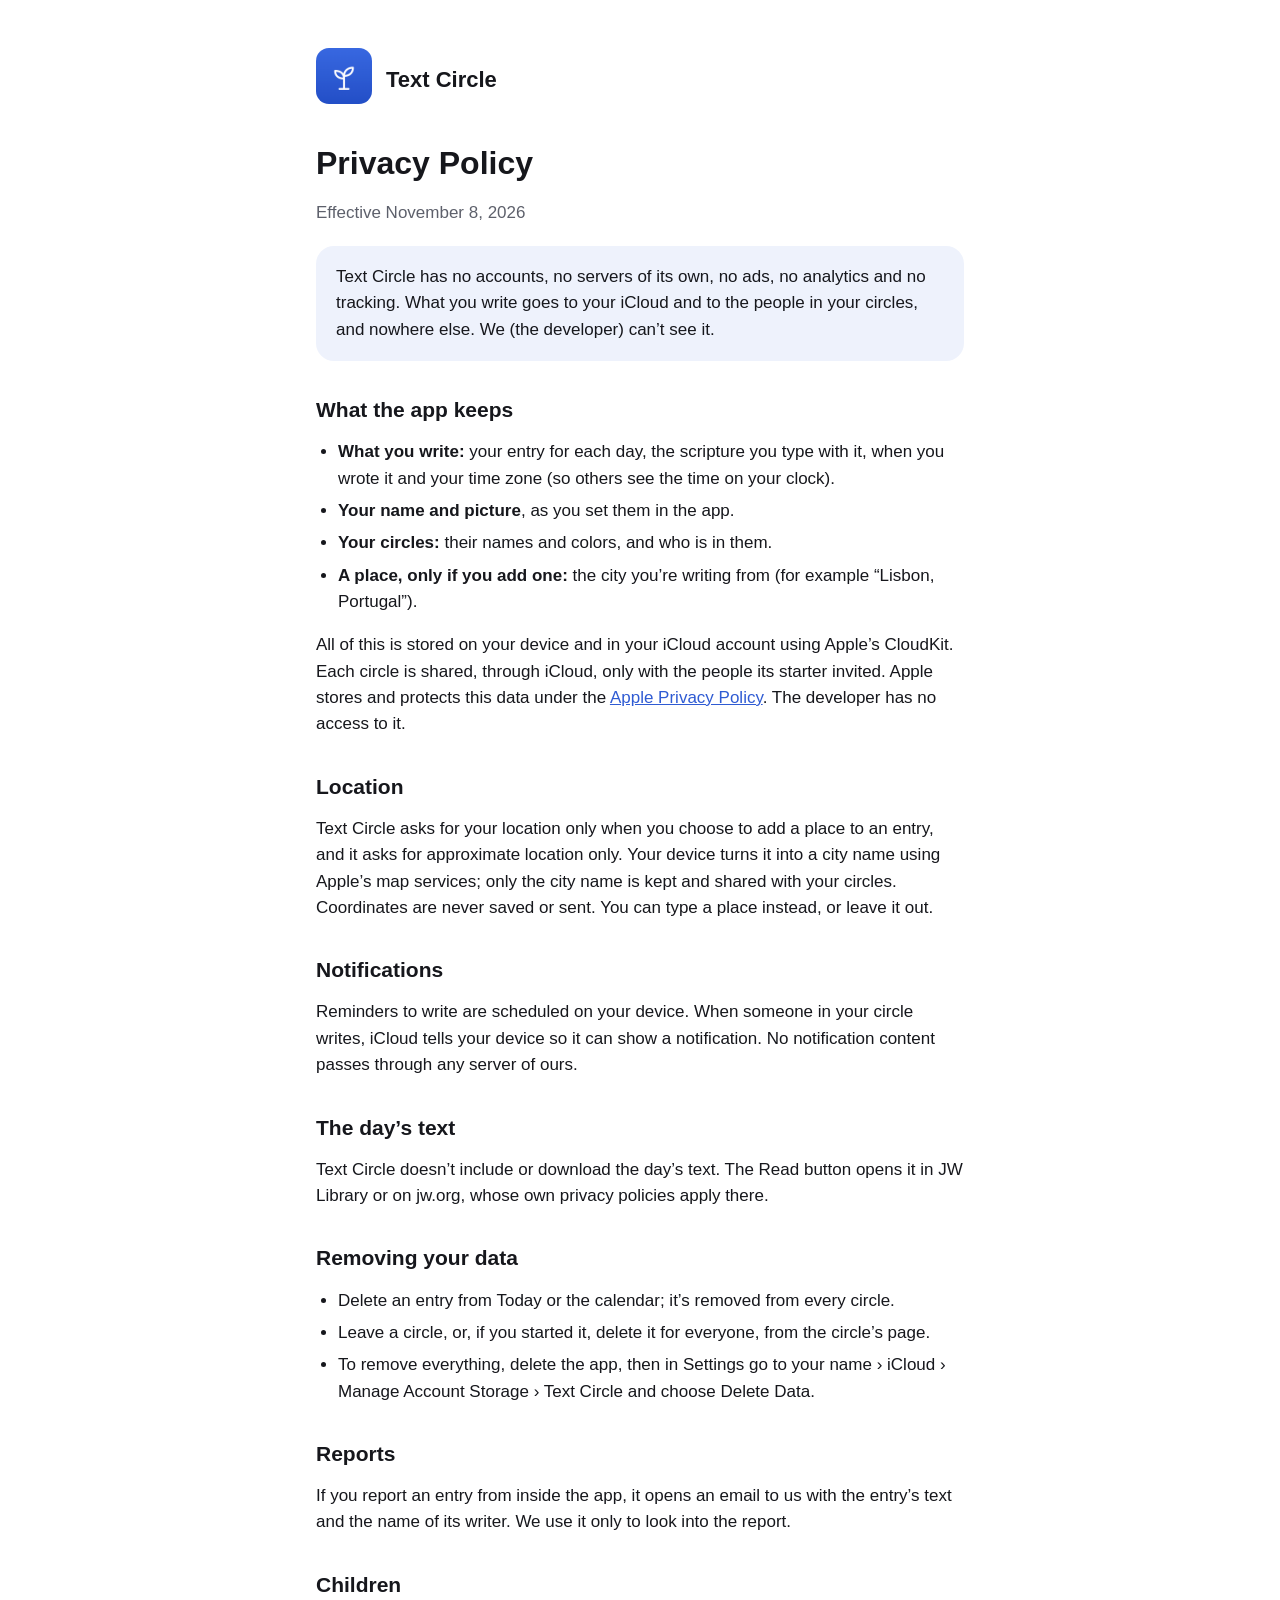
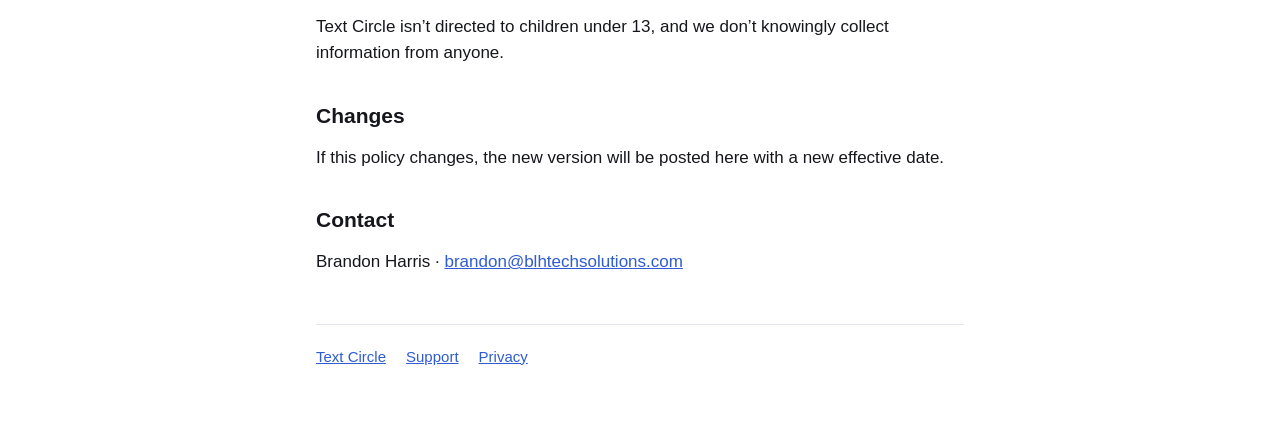
==== privacy.html @ b2e10839 "Text Circle privacy, support and landing pages Co-Authored-By: Claude Opus 5.5 <noreply@anthropic.co" ====
<!doctype html>
<html lang="en">
<head>
<meta charset="utf-8">
<meta name="viewport" content="width=device-width, initial-scale=1">
<title>Text Circle Privacy</title>
<meta name="description" content="Privacy policy for Text Circle, the iPhone and iPad app for writing about the day's text with family and friends.">
<link rel="icon" href="icon.png">
<link rel="stylesheet" href="style.css">
</head>
<body>
<main>
  <header><a href="./"><img src="icon.png" alt=""></a><a class="name" href="./">Text Circle</a></header>

  <h1>Privacy Policy</h1>
  <p class="muted">Effective November 8, 2026</p>

  <div class="card"><p>Text Circle has no accounts, no servers of its own, no ads, no analytics and no tracking. What you write
  goes to your iCloud and to the people in your circles, and nowhere else. We (the developer) can’t see it.</p></div>

  <h2>What the app keeps</h2>
  <ul>
    <li><strong>What you write:</strong> your entry for each day, the scripture you type with it, when you wrote it and your time zone (so others see the time on your clock).</li>
    <li><strong>Your name and picture</strong>, as you set them in the app.</li>
    <li><strong>Your circles:</strong> their names and colors, and who is in them.</li>
    <li><strong>A place, only if you add one:</strong> the city you’re writing from (for example “Lisbon, Portugal”).</li>
  </ul>
  <p>All of this is stored on your device and in your iCloud account using Apple’s CloudKit. Each circle is shared,
  through iCloud, only with the people its starter invited. Apple stores and protects this data under the
  <a href="https://www.apple.com/legal/privacy/">Apple Privacy Policy</a>. The developer has no access to it.</p>

  <h2>Location</h2>
  <p>Text Circle asks for your location only when you choose to add a place to an entry, and it asks for approximate
  location only. Your device turns it into a city name using Apple’s map services; only the city name is kept and
  shared with your circles. Coordinates are never saved or sent. You can type a place instead, or leave it out.</p>

  <h2>Notifications</h2>
  <p>Reminders to write are scheduled on your device. When someone in your circle writes, iCloud tells your device so it
  can show a notification. No notification content passes through any server of ours.</p>

  <h2>The day’s text</h2>
  <p>Text Circle doesn’t include or download the day’s text. The Read button opens it in JW Library or on jw.org, whose
  own privacy policies apply there.</p>

  <h2>Removing your data</h2>
  <ul>
    <li>Delete an entry from Today or the calendar; it’s removed from every circle.</li>
    <li>Leave a circle, or, if you started it, delete it for everyone, from the circle’s page.</li>
    <li>To remove everything, delete the app, then in Settings go to your name › iCloud › Manage Account Storage ›
      Text Circle and choose Delete Data.</li>
  </ul>

  <h2>Reports</h2>
  <p>If you report an entry from inside the app, it opens an email to us with the entry’s text and the name of its
  writer. We use it only to look into the report.</p>

  <h2>Children</h2>
  <p>Text Circle isn’t directed to children under 13, and we don’t knowingly collect information from anyone.</p>

  <h2>Changes</h2>
  <p>If this policy changes, the new version will be posted here with a new effective date.</p>

  <h2>Contact</h2>
  <p>Brandon Harris · <a href="mailto:brandon@blhtechsolutions.com">brandon@blhtechsolutions.com</a></p>

  <nav><a href="./">Text Circle</a><a href="support.html">Support</a><a href="privacy.html">Privacy</a></nav>
</main>
</body>
</html>
---- style.css ----
:root {
  --ground: #ffffff;
  --text: #16171c;
  --muted: #5d606b;
  --accent: #2f5bd3;
  --card: #eef2fc;
  --rule: #e3e6ee;
}
@media (prefers-color-scheme: dark) {
  :root {
    --ground: #0e0f13;
    --text: #eceef3;
    --muted: #a0a4b0;
    --accent: #7c9bff;
    --card: #1a1e2b;
    --rule: #262a36;
  }
}
* { box-sizing: border-box; }
html { -webkit-text-size-adjust: 100%; }
body {
  margin: 0;
  background: var(--ground);
  color: var(--text);
  font: 17px/1.55 -apple-system, BlinkMacSystemFont, "SF Pro Text", "Helvetica Neue", Arial, sans-serif;
}
main { max-width: 680px; margin: 0 auto; padding: 48px 16px 64px; }
header { display: flex; align-items: center; gap: 14px; margin-bottom: 32px; }
header img { width: 56px; height: 56px; border-radius: 13px; }
header a { color: inherit; text-decoration: none; }
header .name { font: 600 22px/1.2 ui-rounded, "SF Pro Rounded", -apple-system, sans-serif; }
h1, h2 { font-family: ui-rounded, "SF Pro Rounded", -apple-system, sans-serif; line-height: 1.2; }
h1 { font-size: 32px; margin: 0 0 8px; }
h2 { font-size: 21px; margin: 36px 0 8px; }
p, li { color: var(--text); }
.muted { color: var(--muted); }
a { color: var(--accent); }
.card { background: var(--card); border-radius: 18px; padding: 18px 20px; margin: 20px 0; }
.card p { margin: 0; }
ul { padding-left: 22px; }
li { margin: 6px 0; }
nav { display: flex; gap: 20px; flex-wrap: wrap; margin-top: 48px; padding-top: 20px; border-top: 1px solid var(--rule); font-size: 15px; }
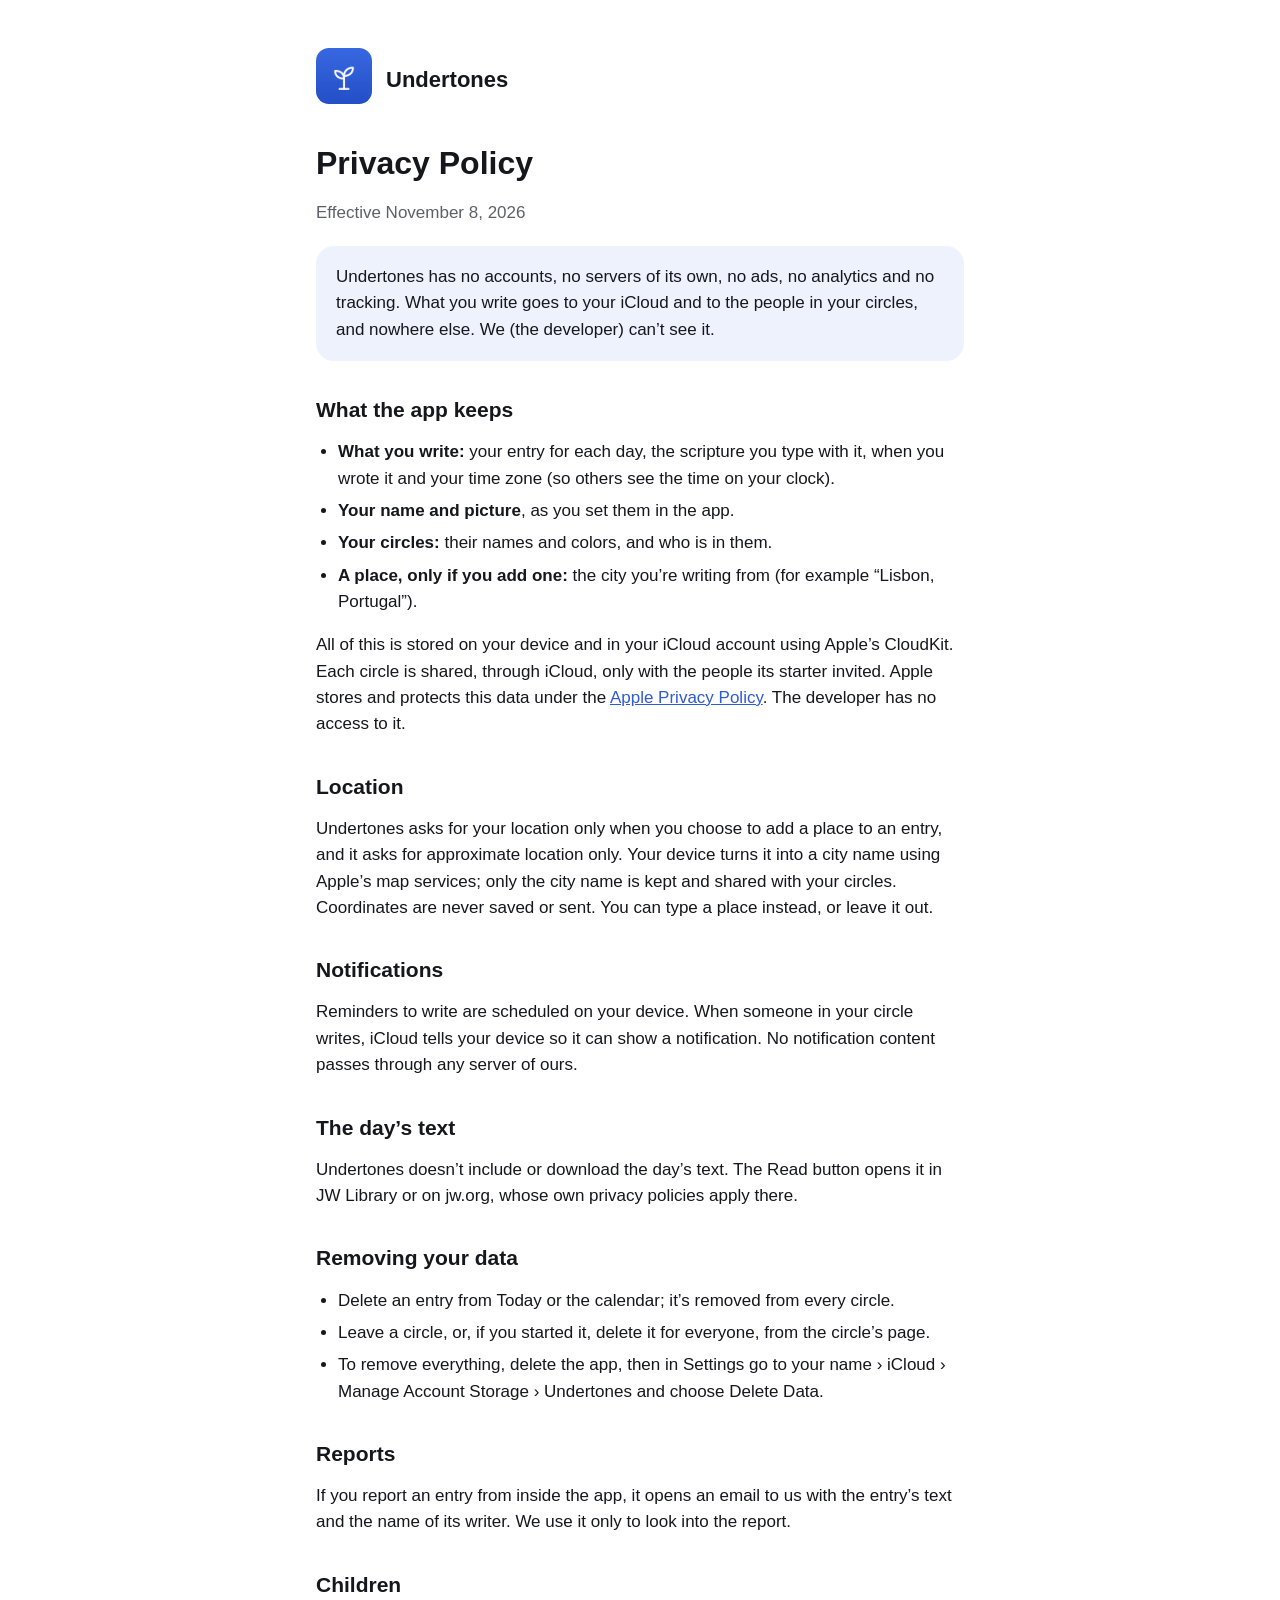
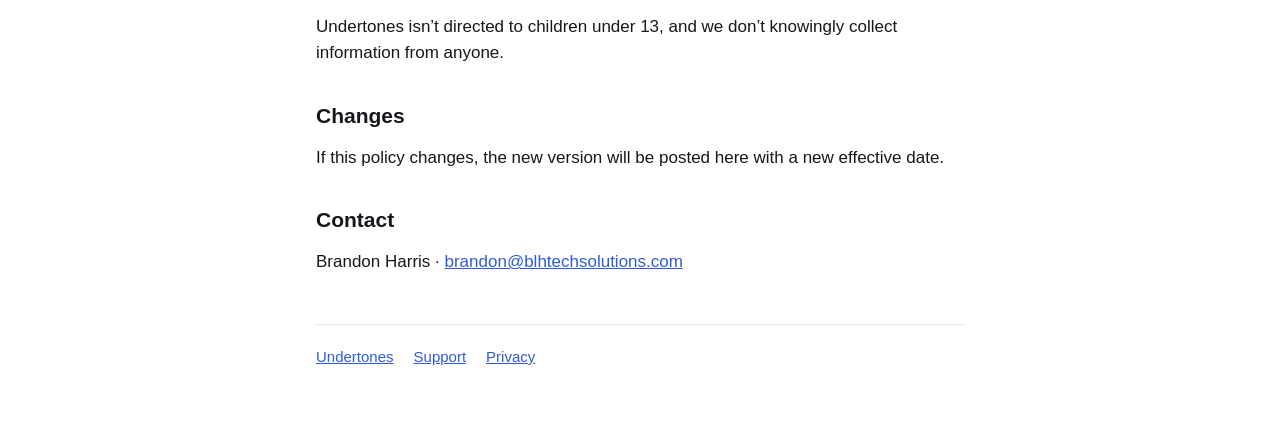
==== commit 7550b5cf: "Rename the app to Undertones Co-Authored-By: Claude Opus 5.5 <noreply@anthropic.com>" ====
--- a/privacy.html
+++ b/privacy.html
@@ -3,19 +3,19 @@
 <head>
 <meta charset="utf-8">
 <meta name="viewport" content="width=device-width, initial-scale=1">
-<title>Text Circle Privacy</title>
-<meta name="description" content="Privacy policy for Text Circle, the iPhone and iPad app for writing about the day's text with family and friends.">
+<title>Undertones Privacy</title>
+<meta name="description" content="Privacy policy for Undertones, the iPhone and iPad app for writing about the day's text with family and friends.">
 <link rel="icon" href="icon.png">
 <link rel="stylesheet" href="style.css">
 </head>
 <body>
 <main>
-  <header><a href="./"><img src="icon.png" alt=""></a><a class="name" href="./">Text Circle</a></header>
+  <header><a href="./"><img src="icon.png" alt=""></a><a class="name" href="./">Undertones</a></header>
 
   <h1>Privacy Policy</h1>
   <p class="muted">Effective November 8, 2026</p>
 
-  <div class="card"><p>Text Circle has no accounts, no servers of its own, no ads, no analytics and no tracking. What you write
+  <div class="card"><p>Undertones has no accounts, no servers of its own, no ads, no analytics and no tracking. What you write
   goes to your iCloud and to the people in your circles, and nowhere else. We (the developer) can’t see it.</p></div>
 
   <h2>What the app keeps</h2>
@@ -30,7 +30,7 @@
   <a href="https://www.apple.com/legal/privacy/">Apple Privacy Policy</a>. The developer has no access to it.</p>
 
   <h2>Location</h2>
-  <p>Text Circle asks for your location only when you choose to add a place to an entry, and it asks for approximate
+  <p>Undertones asks for your location only when you choose to add a place to an entry, and it asks for approximate
   location only. Your device turns it into a city name using Apple’s map services; only the city name is kept and
   shared with your circles. Coordinates are never saved or sent. You can type a place instead, or leave it out.</p>
 
@@ -39,7 +39,7 @@
   can show a notification. No notification content passes through any server of ours.</p>
 
   <h2>The day’s text</h2>
-  <p>Text Circle doesn’t include or download the day’s text. The Read button opens it in JW Library or on jw.org, whose
+  <p>Undertones doesn’t include or download the day’s text. The Read button opens it in JW Library or on jw.org, whose
   own privacy policies apply there.</p>
 
   <h2>Removing your data</h2>
@@ -47,7 +47,7 @@
     <li>Delete an entry from Today or the calendar; it’s removed from every circle.</li>
     <li>Leave a circle, or, if you started it, delete it for everyone, from the circle’s page.</li>
     <li>To remove everything, delete the app, then in Settings go to your name › iCloud › Manage Account Storage ›
-      Text Circle and choose Delete Data.</li>
+      Undertones and choose Delete Data.</li>
   </ul>
 
   <h2>Reports</h2>
@@ -55,7 +55,7 @@
   writer. We use it only to look into the report.</p>
 
   <h2>Children</h2>
-  <p>Text Circle isn’t directed to children under 13, and we don’t knowingly collect information from anyone.</p>
+  <p>Undertones isn’t directed to children under 13, and we don’t knowingly collect information from anyone.</p>
 
   <h2>Changes</h2>
   <p>If this policy changes, the new version will be posted here with a new effective date.</p>
@@ -63,7 +63,7 @@
   <h2>Contact</h2>
   <p>Brandon Harris · <a href="mailto:brandon@blhtechsolutions.com">brandon@blhtechsolutions.com</a></p>
 
-  <nav><a href="./">Text Circle</a><a href="support.html">Support</a><a href="privacy.html">Privacy</a></nav>
+  <nav><a href="./">Undertones</a><a href="support.html">Support</a><a href="privacy.html">Privacy</a></nav>
 </main>
 </body>
 </html>
